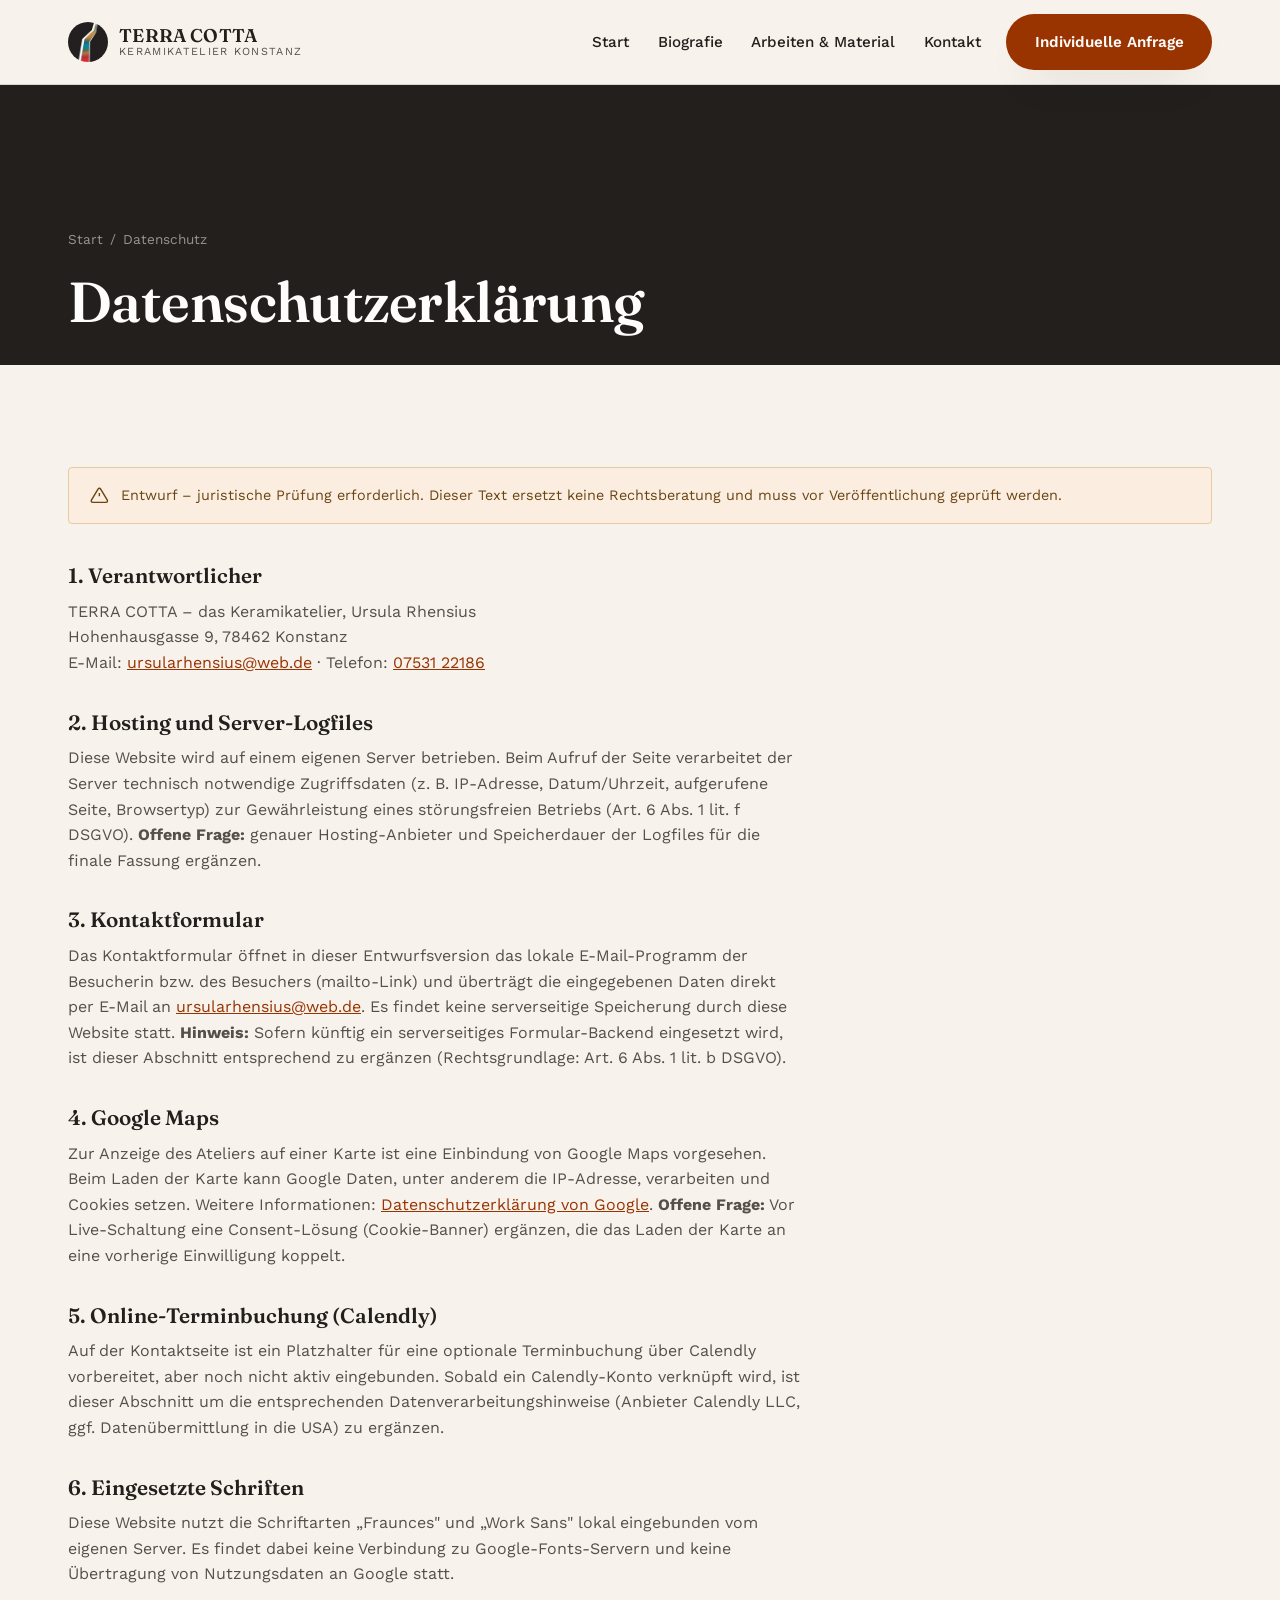
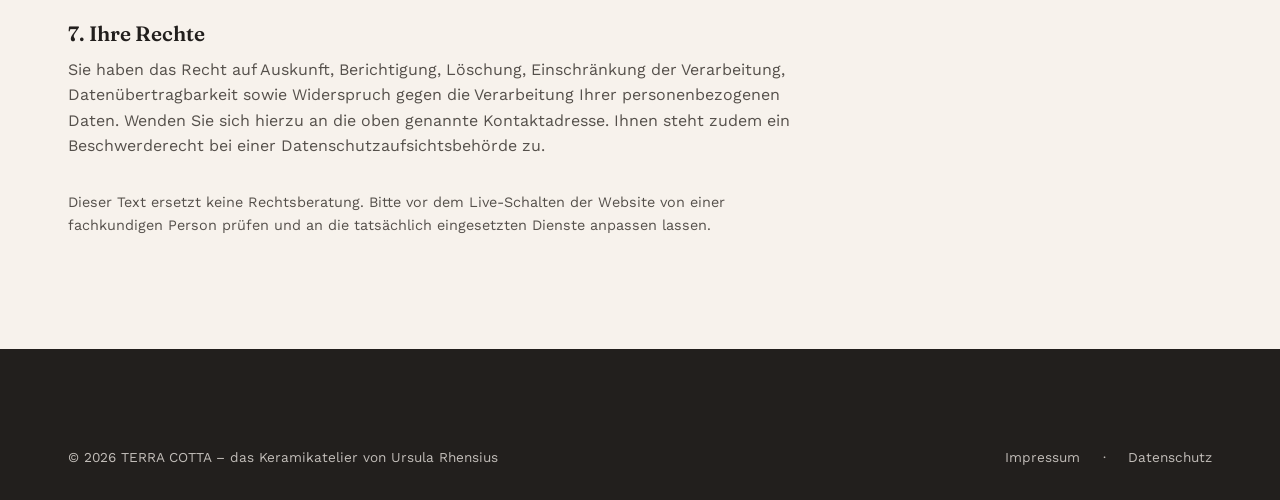
==== datenschutz.html @ 68149b25 "Initial commit: TERRA COTTA Keramikatelier Website Statische Website (HTML/CSS/Vanilla-JS) fuer das " ====
<!doctype html>
<html lang="de" class="no-js">
<head>
<meta charset="UTF-8">
<meta name="viewport" content="width=device-width, initial-scale=1">
<title>Datenschutzerklärung – TERRA COTTA Konstanz</title>
<meta name="robots" content="noindex">
<link rel="canonical" href="https://terra-cotta.aurora-innovations.de/datenschutz.html">
<meta name="theme-color" content="#221f1d">
<link rel="icon" href="/favicon.ico" sizes="any">
<link rel="icon" href="/assets/img/icon-32.png" type="image/png" sizes="32x32">
<link rel="stylesheet" href="/assets/css/style.css">
<script>document.documentElement.classList.remove('no-js');</script>
<!-- ENTWURF – JURISTISCHE PRÜFUNG ERFORDERLICH: automatisiert erstellter Entwurf.
     Vor Veröffentlichung durch eine fachkundige Person pruefen und an die
     tatsaechlich eingesetzten Dienste (Formular-Backend, Hosting, Calendly) anpassen. -->
</head>
<body>
<a class="skip-link" href="#main">Zum Inhalt springen</a>

<header class="site-header" data-site-header>
  <div class="container site-header__bar">
    <a class="brand" href="/">
      <img src="/assets/img/icon-180.png" alt="" width="40" height="40">
      <span class="brand__text">
        <span class="brand__name">TERRA COTTA</span>
        <span class="brand__sub">Keramikatelier Konstanz</span>
      </span>
    </a>
    <button class="nav-toggle" data-nav-toggle aria-expanded="false" aria-controls="primary-nav" aria-label="Menü öffnen">
      <svg viewBox="0 0 24 24" fill="none" stroke="currentColor" stroke-width="1.8" aria-hidden="true"><path d="M3 6h18M3 12h18M3 18h18"/></svg>
    </button>
    <nav class="primary-nav" id="primary-nav" data-nav aria-label="Hauptnavigation">
      <ul class="primary-nav__list">
        <li><a href="/">Start</a></li>
        <li><a href="/ueber-uns.html">Biografie</a></li>
        <li><a href="/arbeiten.html">Arbeiten&nbsp;&amp;&nbsp;Material</a></li>
        <li><a href="/kontakt.html">Kontakt</a></li>
      </ul>
    </nav>
    <a class="btn btn--primary header-cta" href="/kontakt.html">Individuelle Anfrage</a>
  </div>
  <div class="nav-scrim" data-nav-scrim></div>
</header>

<main id="main">
  <section class="page-hero" style="padding-bottom:2rem">
    <div class="container">
      <div class="breadcrumb"><a href="/">Start</a><span>/</span><span>Datenschutz</span></div>
      <h1>Datenschutzerklärung</h1>
    </div>
  </section>

  <section class="section">
    <div class="container">
      <div class="legal-notice">
        <svg viewBox="0 0 24 24" fill="none" stroke="currentColor" stroke-width="1.8" aria-hidden="true"><path d="M12 9v4M12 17h.01M10.3 3.9 1.8 18a2 2 0 0 0 1.7 3h17a2 2 0 0 0 1.7-3L13.7 3.9a2 2 0 0 0-3.4 0Z"/></svg>
        <span>Entwurf – juristische Prüfung erforderlich. Dieser Text ersetzt keine Rechtsberatung und muss vor Veröffentlichung geprüft werden.</span>
      </div>

      <div class="legal-content">
        <h2>1. Verantwortlicher</h2>
        <p>
          TERRA COTTA – das Keramikatelier, Ursula Rhensius<br>
          Hohenhausgasse 9, 78462 Konstanz<br>
          E-Mail: <a href="mailto:ursularhensius@web.de">ursularhensius@web.de</a> · Telefon: <a href="tel:+4975312186">07531 22186</a>
        </p>

        <h2>2. Hosting und Server-Logfiles</h2>
        <p>Diese Website wird auf einem eigenen Server betrieben. Beim Aufruf der Seite verarbeitet der Server technisch notwendige Zugriffsdaten (z. B. IP-Adresse, Datum/Uhrzeit, aufgerufene Seite, Browsertyp) zur Gewährleistung eines störungsfreien Betriebs (Art. 6 Abs. 1 lit. f DSGVO). <strong>Offene Frage:</strong> genauer Hosting-Anbieter und Speicherdauer der Logfiles für die finale Fassung ergänzen.</p>

        <h2>3. Kontaktformular</h2>
        <p>Das Kontaktformular öffnet in dieser Entwurfsversion das lokale E-Mail-Programm der Besucherin bzw. des Besuchers (mailto-Link) und überträgt die eingegebenen Daten direkt per E-Mail an <a href="mailto:ursularhensius@web.de">ursularhensius@web.de</a>. Es findet keine serverseitige Speicherung durch diese Website statt. <strong>Hinweis:</strong> Sofern künftig ein serverseitiges Formular-Backend eingesetzt wird, ist dieser Abschnitt entsprechend zu ergänzen (Rechtsgrundlage: Art. 6 Abs. 1 lit. b DSGVO).</p>

        <h2>4. Google Maps</h2>
        <p>Zur Anzeige des Ateliers auf einer Karte ist eine Einbindung von Google Maps vorgesehen. Beim Laden der Karte kann Google Daten, unter anderem die IP-Adresse, verarbeiten und Cookies setzen. Weitere Informationen: <a href="https://policies.google.com/privacy" target="_blank" rel="noopener">Datenschutzerklärung von Google</a>. <strong>Offene Frage:</strong> Vor Live-Schaltung eine Consent-Lösung (Cookie-Banner) ergänzen, die das Laden der Karte an eine vorherige Einwilligung koppelt.</p>

        <h2>5. Online-Terminbuchung (Calendly)</h2>
        <p>Auf der Kontaktseite ist ein Platzhalter für eine optionale Terminbuchung über Calendly vorbereitet, aber noch nicht aktiv eingebunden. Sobald ein Calendly-Konto verknüpft wird, ist dieser Abschnitt um die entsprechenden Datenverarbeitungshinweise (Anbieter Calendly LLC, ggf. Datenübermittlung in die USA) zu ergänzen.</p>

        <h2>6. Eingesetzte Schriften</h2>
        <p>Diese Website nutzt die Schriftarten „Fraunces" und „Work Sans" lokal eingebunden vom eigenen Server. Es findet dabei keine Verbindung zu Google-Fonts-Servern und keine Übertragung von Nutzungsdaten an Google statt.</p>

        <h2>7. Ihre Rechte</h2>
        <p>Sie haben das Recht auf Auskunft, Berichtigung, Löschung, Einschränkung der Verarbeitung, Datenübertragbarkeit sowie Widerspruch gegen die Verarbeitung Ihrer personenbezogenen Daten. Wenden Sie sich hierzu an die oben genannte Kontaktadresse. Ihnen steht zudem ein Beschwerderecht bei einer Datenschutzaufsichtsbehörde zu.</p>

        <p style="margin-top:2rem;font-size:0.9rem">Dieser Text ersetzt keine Rechtsberatung. Bitte vor dem Live-Schalten der Website von einer fachkundigen Person prüfen und an die tatsächlich eingesetzten Dienste anpassen lassen.</p>
      </div>
    </div>
  </section>
</main>

<footer class="site-footer">
  <div class="container">
    <div class="footer-bottom">
      <span>© <span id="year">2026</span> TERRA COTTA – das Keramikatelier von Ursula Rhensius</span>
      <span class="footer-bottom__links"><a href="/impressum.html">Impressum</a> · <a href="/datenschutz.html">Datenschutz</a></span>
    </div>
  </div>
</footer>
<script src="/assets/js/main.js" defer></script>
</body>
</html>
---- assets/css/style.css ----
/* =========================================================================
   TERRA COTTA - das Keramikatelier von Ursula Rhensius
   Design-System: warmes Editorial, handwerklich, ruhig.
   ========================================================================= */

@import url("fonts.css");

/* --- Reset ------------------------------------------------------------- */
*, *::before, *::after { box-sizing: border-box; }
html { -webkit-text-size-adjust: 100%; scroll-behavior: smooth; }
@media (prefers-reduced-motion: reduce) {
  html { scroll-behavior: auto; }
}
body { margin: 0; }
img, picture, svg { display: block; max-width: 100%; height: auto; }
h1, h2, h3, h4, p, figure { margin: 0; }
ul { margin: 0; padding: 0; list-style: none; }
a { color: inherit; text-decoration: none; }
button { font: inherit; color: inherit; background: none; border: 0; cursor: pointer; }
input, textarea, select { font: inherit; color: inherit; }

/* --- Design Tokens ------------------------------------------------------ */
:root {
  /* Farben: aus der echten Website (#993300 Ueberschrift, #808080 Text) und
     dem tatsaechlichen Firmenlogo per Pixel-Sampling abgeleitet, siehe
     phase2_markenanalyse.md */
  --ink: #221f1d;
  --ink-soft: #55504b;
  --paper: #f7f2ec;
  --paper-alt: #ece2d4;
  --paper-deep: #ddcfbb;
  --line: rgba(34, 31, 29, 0.14);
  --terracotta: #993300;
  --terracotta-dark: #732600;
  --amber: #c46627;
  --petrol: #0e6f8e;
  --rust: #a3272c;
  --white: #fffdfb;

  --font-serif: "Fraunces", "Iowan Old Style", Georgia, serif;
  --font-sans: "Work Sans", system-ui, -apple-system, "Segoe UI", sans-serif;

  --container: 1240px;
  --gutter: clamp(1.25rem, 4vw, 3rem);
  --radius: 4px;
  --shadow-soft: 0 20px 45px -25px rgba(34, 22, 12, 0.45);

  --ease: cubic-bezier(0.22, 0.61, 0.36, 1);
}

:root[data-theme="dark"], :root:not([data-theme="light"]) {
  color-scheme: light;
}

/* --- Basistypografie ----------------------------------------------------- */
body {
  font-family: var(--font-sans);
  font-size: 1rem;
  line-height: 1.6;
  color: var(--ink);
  background: var(--paper);
  font-weight: 400;
}

h1, h2, h3, h4 { font-family: var(--font-serif); font-weight: 600; line-height: 1.12; color: var(--ink); }
h1 { font-size: clamp(2.4rem, 4.4vw, 4.1rem); letter-spacing: -0.01em; }
h2 { font-size: clamp(1.9rem, 3vw, 2.7rem); }
h3 { font-size: clamp(1.3rem, 1.8vw, 1.6rem); }
h4 { font-size: 1.05rem; font-family: var(--font-sans); font-weight: 600; text-transform: uppercase; letter-spacing: 0.08em; }

p { color: var(--ink-soft); }
.lede { font-size: clamp(1.05rem, 1.4vw, 1.25rem); color: var(--ink-soft); max-width: 46em; }

.eyebrow {
  display: inline-flex;
  align-items: center;
  gap: 0.6em;
  font-size: 0.78rem;
  font-weight: 600;
  letter-spacing: 0.18em;
  text-transform: uppercase;
  color: var(--terracotta);
}
.eyebrow::before {
  content: "";
  width: 1.6em;
  height: 1px;
  background: currentColor;
}

.italic-lead { font-family: var(--font-serif); font-style: italic; font-weight: 500; }

/* --- Layout-Hilfen -------------------------------------------------------- */
.container { max-width: var(--container); margin-inline: auto; padding-inline: var(--gutter); }
.section { padding-block: clamp(3.5rem, 8vw, 7rem); }
.section--alt { background: var(--paper-alt); }
.section--ink { background: var(--ink); color: var(--paper); }
.section--ink p { color: rgba(247, 242, 236, 0.75); }
.section--ink h2 { color: var(--paper); }
.section-head { max-width: 40em; margin-bottom: clamp(2rem, 5vw, 3.5rem); }
.section-head--center { margin-inline: auto; text-align: center; }
.stack { display: flex; flex-direction: column; gap: 1rem; }
.visually-hidden {
  position: absolute; width: 1px; height: 1px; padding: 0; margin: -1px;
  overflow: hidden; clip: rect(0,0,0,0); white-space: nowrap; border: 0;
}

.skip-link {
  position: fixed; top: -100%; left: 1rem; z-index: 1000;
  background: var(--ink); color: var(--paper); padding: 0.8em 1.2em;
  border-radius: var(--radius); transition: top 0.2s var(--ease);
}
.skip-link:focus { top: 1rem; }

:focus-visible { outline: 3px solid var(--petrol); outline-offset: 3px; }

/* --- Buttons -------------------------------------------------------------- */
.btn {
  display: inline-flex; align-items: center; gap: 0.6em;
  padding: 0.95em 1.8em;
  border-radius: 999px;
  font-weight: 600; font-size: 0.95rem;
  border: 1px solid transparent;
  transition: transform 0.25s var(--ease), background 0.25s var(--ease), color 0.25s var(--ease), box-shadow 0.25s var(--ease);
  white-space: nowrap;
}
.btn svg { width: 1.1em; height: 1.1em; transition: transform 0.25s var(--ease); flex-shrink: 0; }
.btn:hover svg, .btn:focus-visible svg { transform: translateX(3px); }
.btn--primary { background: var(--terracotta); color: var(--white); box-shadow: var(--shadow-soft); }
.btn--primary:hover, .btn--primary:focus-visible { background: var(--terracotta-dark); transform: translateY(-2px); }
.btn--ghost { border-color: currentColor; color: var(--ink); }
.btn--ghost:hover, .btn--ghost:focus-visible { background: var(--ink); color: var(--paper); }
.btn--ghost-light { border-color: rgba(247,242,236,0.55); color: var(--paper); }
.btn--ghost-light:hover, .btn--ghost-light:focus-visible { background: var(--paper); color: var(--ink); }
.btn--link { padding: 0; border-radius: 0; position: relative; color: var(--terracotta); }
.btn--link::after {
  content: ""; position: absolute; left: 0; right: 0; bottom: -0.2em; height: 2px;
  background: currentColor; transform: scaleX(0.3); transform-origin: left; transition: transform 0.3s var(--ease);
}
.btn--link:hover::after, .btn--link:focus-visible::after { transform: scaleX(1); }

/* =========================================================================
   Header / Navigation
   ========================================================================= */
.site-header {
  position: sticky; top: 0; z-index: 100;
  background: rgba(247, 242, 236, 0.88);
  backdrop-filter: blur(10px);
  -webkit-backdrop-filter: blur(10px);
  border-bottom: 1px solid var(--line);
}
.site-header__bar {
  display: flex; align-items: center; justify-content: space-between;
  gap: 1.5rem; padding-block: 0.9rem;
}
.brand {
  display: flex; align-items: center; gap: 0.7rem;
  margin-right: auto;
  flex-shrink: 0;
}
.brand img { width: 40px; height: 40px; border-radius: 50%; }
.brand__text { display: flex; flex-direction: column; line-height: 1.1; }
.brand__name { font-family: var(--font-serif); font-weight: 600; font-size: 1.15rem; letter-spacing: 0.01em; white-space: nowrap; }
.brand__sub { font-size: 0.68rem; letter-spacing: 0.12em; text-transform: uppercase; color: var(--ink-soft); white-space: nowrap; }

.nav-toggle {
  display: none;
  width: 44px; height: 44px; border-radius: 50%;
  align-items: center; justify-content: center;
  border: 1px solid var(--line);
  flex-shrink: 0;
}
.nav-toggle svg { width: 20px; height: 20px; }

.primary-nav__list {
  display: flex;
  align-items: center;
  gap: clamp(1.1rem, 2vw, 2.1rem);
}
.primary-nav__list a {
  display: inline-block;
  white-space: nowrap;
  font-size: 0.95rem;
  font-weight: 500;
  padding: 0.4em 0.1em;
  position: relative;
}
.primary-nav__list a::after {
  content: ""; position: absolute; left: 0; right: 0; bottom: -2px; height: 2px;
  background: var(--terracotta); transform: scaleX(0); transform-origin: left;
  transition: transform 0.25s var(--ease);
}
.primary-nav__list a:hover::after,
.primary-nav__list a:focus-visible::after,
.primary-nav__list a[aria-current="page"]::after { transform: scaleX(1); }
.primary-nav__list a[aria-current="page"] { color: var(--terracotta); }

.header-cta { flex-shrink: 0; }

@media (max-width: 860px) {
  .nav-toggle { display: inline-flex; }
  .header-cta.btn { display: none; }
  .primary-nav {
    position: fixed; inset: 0 0 0 auto; width: min(84vw, 360px);
    background: var(--paper); padding: 6rem 2rem 2rem;
    transform: translateX(100%); transition: transform 0.35s var(--ease);
    box-shadow: -30px 0 60px -30px rgba(0,0,0,0.35);
  }
  .primary-nav[data-open="true"] { transform: translateX(0); }
  .primary-nav__list { flex-direction: column; align-items: flex-start; gap: 1.6rem; }
  .primary-nav__list a { font-size: 1.15rem; }
  .nav-scrim {
    position: fixed; inset: 0; background: rgba(20,16,12,0.4); opacity: 0;
    pointer-events: none; transition: opacity 0.3s var(--ease); z-index: 90;
  }
  .nav-scrim[data-open="true"] { opacity: 1; pointer-events: auto; }
}

/* =========================================================================
   Hero
   ========================================================================= */
.hero {
  position: relative;
  overflow: hidden;
  background: var(--ink);
  color: var(--paper);
  min-height: min(92vh, 880px);
  display: flex;
  align-items: stretch;
}
.hero__stage {
  position: absolute; inset: 0;
  overflow: hidden;
}
.hero__layer {
  position: absolute; inset: -6%;
  width: 112%; height: 112%;
  object-fit: cover;
  object-position: right center;
  will-change: transform;
}
.hero__layer--bg {
  filter: saturate(0.95);
  transform: scale(1.08);
}
.hero__layer--plate {
  transform: scale(1.02);
}
.hero__glow {
  position: absolute; inset: 0;
  mix-blend-mode: screen;
  opacity: 0.55;
  background: radial-gradient(38em 30em at 30% 40%, rgba(255, 214, 160, 0.55), transparent 60%);
  clip-path: polygon(38% 0, 100% 0, 100% 100%, 42% 100%);
  transform: translate3d(0,0,0);
  pointer-events: none;
}
.hero__scrim {
  position: absolute; inset: 0;
  background:
    linear-gradient(100deg, rgba(17,14,11,0.94) 0%, rgba(17,14,11,0.75) 34%, rgba(17,14,11,0.18) 56%, rgba(17,14,11,0.05) 68%),
    linear-gradient(0deg, rgba(10,8,6,0.55) 0%, transparent 30%);
  pointer-events: none;
}
.hero__content {
  position: relative; z-index: 2;
  display: flex; flex-direction: column; justify-content: center;
  gap: 1.6rem;
  padding-block: clamp(6rem, 14vh, 9rem);
  max-width: 34rem;
}
.hero .eyebrow { color: #f0c894; }
.hero h1 { color: var(--white); }
.hero h1 em { font-style: italic; color: #f0c894; }
.hero__lede { color: rgba(247, 242, 236, 0.82); font-size: clamp(1.05rem, 1.5vw, 1.2rem); max-width: 30em; }
.hero__actions { display: flex; flex-wrap: wrap; gap: 1rem; margin-top: 0.6rem; }
.hero__meta { display: flex; flex-wrap: wrap; gap: 1.5rem; margin-top: 1.4rem; font-size: 0.85rem; color: rgba(247,242,236,0.65); }
.hero__meta span { display: flex; align-items: center; gap: 0.5em; }
.hero__meta svg { width: 1.1em; height: 1.1em; flex-shrink: 0; }

.hero__scrolldown {
  position: absolute; bottom: 1.8rem; left: 50%; transform: translateX(-50%);
  z-index: 2; display: flex; flex-direction: column; align-items: center; gap: 0.5rem;
  color: rgba(247,242,236,0.7); font-size: 0.7rem; letter-spacing: 0.14em; text-transform: uppercase;
}
.hero__scrolldown span.line { width: 1px; height: 34px; background: currentColor; overflow: hidden; position: relative; }
.hero__scrolldown span.line::after {
  content: ""; position: absolute; top: -100%; left: 0; width: 100%; height: 100%;
  background: #f0c894; animation: scrollpulse 2.2s var(--ease) infinite;
}
@keyframes scrollpulse { 0% { top: -100%; } 60% { top: 100%; } 100% { top: 100%; } }

.no-js .hero__layer--plate { position: static; width: 100%; height: auto; inset: auto; }
.no-js .hero__layer--bg, .no-js .hero__glow { display: none; }
.no-js .hero__stage { position: relative; }

@media (prefers-reduced-motion: reduce) {
  .hero__scrolldown span.line::after { animation: none; display: none; }
}

@media (max-width: 720px) {
  .hero { min-height: auto; }
  .hero__content { padding-block: 7.5rem 3.5rem; max-width: none; }
  .hero__layer { object-position: 68% center; }
  .hero__scrim {
    background:
      linear-gradient(180deg, rgba(17,14,11,0.55) 0%, rgba(17,14,11,0.94) 62%, rgba(17,14,11,0.97) 100%);
  }
  .hero__glow { clip-path: none; opacity: 0.35; }
}

/* =========================================================================
   Intro / Werke-Teaser
   ========================================================================= */
.intro-grid {
  display: grid; grid-template-columns: repeat(12, 1fr); gap: clamp(1.5rem, 3vw, 2.5rem);
  align-items: start;
}
.intro-grid .section-head { grid-column: 1 / span 7; margin-bottom: 0; }
.intro-grid .intro-figures { grid-column: 8 / span 5; }
.stat-row { display: flex; gap: clamp(1.5rem, 4vw, 3rem); flex-wrap: wrap; margin-top: 1rem; }
.stat { display: flex; flex-direction: column; }
.stat strong { font-family: var(--font-serif); font-size: clamp(2rem, 3.2vw, 2.8rem); color: var(--terracotta); line-height: 1; }
.stat span { font-size: 0.85rem; color: var(--ink-soft); margin-top: 0.4rem; }

.card-grid { display: grid; grid-template-columns: repeat(3, 1fr); gap: clamp(1.25rem, 2.5vw, 2rem); }
.work-card { position: relative; border-radius: var(--radius); overflow: hidden; aspect-ratio: 4/5; background: var(--paper-deep); }
.work-card img { width: 100%; height: 100%; object-fit: cover; transition: transform 0.6s var(--ease); }
.work-card:hover img, .work-card:focus-within img { transform: scale(1.06); }
.work-card figcaption {
  position: absolute; inset-inline: 0; bottom: 0; padding: 1.4rem 1.2rem;
  background: linear-gradient(0deg, rgba(20,16,12,0.85), transparent 80%);
  color: var(--white); font-size: 0.9rem; font-weight: 500;
}

@media (max-width: 900px) {
  .intro-grid .section-head, .intro-grid .intro-figures { grid-column: 1 / -1; }
  .card-grid { grid-template-columns: repeat(2, 1fr); }
}
@media (max-width: 560px) {
  .card-grid { grid-template-columns: 1fr; }
}

/* =========================================================================
   Split-Sektion (Material / Handwerk)
   ========================================================================= */
.split {
  display: grid; grid-template-columns: 1fr 1fr; gap: clamp(2rem, 5vw, 4.5rem);
  align-items: center;
}
.split--reverse .split__media { order: 2; }
.split__media { position: relative; }
.split__media img { border-radius: var(--radius); width: 100%; box-shadow: var(--shadow-soft); }
.split__media .badge {
  position: absolute; bottom: -1.4rem; left: -1.4rem;
  background: var(--white); border-radius: var(--radius);
  padding: 1rem 1.3rem; box-shadow: var(--shadow-soft);
  font-family: var(--font-serif); font-weight: 600; font-size: 0.95rem;
  max-width: 13rem;
}
.split__body { display: flex; flex-direction: column; gap: 1.1rem; }
.split__list { display: flex; flex-direction: column; gap: 0.9rem; margin-top: 0.4rem; }
.split__list li { display: flex; gap: 0.8em; align-items: flex-start; color: var(--ink-soft); }
.split__list svg { width: 1.3em; height: 1.3em; color: var(--terracotta); flex-shrink: 0; margin-top: 0.15em; }

@media (max-width: 780px) {
  .split { grid-template-columns: 1fr; }
  .split--reverse .split__media { order: 0; }
  .split__media .badge { left: 1rem; bottom: -1.2rem; }
}

/* =========================================================================
   Zitat / Bewertung
   ========================================================================= */
.quote {
  max-width: 46em; margin-inline: auto; text-align: center;
}
.quote blockquote {
  font-family: var(--font-serif); font-style: italic; font-weight: 500;
  font-size: clamp(1.5rem, 3vw, 2.2rem); line-height: 1.35; margin: 0 0 1.2rem;
}
.quote cite { font-style: normal; font-size: 0.9rem; color: rgba(247,242,236,0.7); display: block; }
.quote__stars { display: flex; justify-content: center; gap: 0.2rem; margin-bottom: 1.4rem; color: #f0c894; }
.quote__stars svg { width: 1.2rem; height: 1.2rem; }

/* =========================================================================
   Öffnungszeiten + Karte
   ========================================================================= */
.visit-grid {
  display: grid; grid-template-columns: 1fr 1fr; gap: clamp(2rem, 4vw, 3.5rem);
}
.info-list { display: flex; flex-direction: column; gap: 1.4rem; margin-top: 1.5rem; }
.info-list__item { display: flex; gap: 1rem; }
.info-list__item svg { width: 1.4em; height: 1.4em; color: var(--terracotta); flex-shrink: 0; margin-top: 0.15em; }
.info-list__item h4 { margin-bottom: 0.3rem; color: var(--ink); letter-spacing: 0.06em; }
.hours-table { width: 100%; border-collapse: collapse; margin-top: 0.3rem; }
.hours-table td { padding: 0.35em 0; border-bottom: 1px dashed var(--line); font-size: 0.95rem; }
.hours-table td:last-child { text-align: right; color: var(--ink); font-weight: 500; }
.hours-table tr:last-child td { border-bottom: none; }

.map-frame {
  position: relative; border-radius: var(--radius); overflow: hidden;
  aspect-ratio: 4/3; background: var(--paper-deep);
  box-shadow: var(--shadow-soft);
}
.map-frame iframe { position: absolute; inset: 0; width: 100%; height: 100%; border: 0; }
.map-frame__fallback {
  position: absolute; inset: 0; display: flex; flex-direction: column;
  align-items: flex-start; justify-content: flex-end; gap: 0.6rem;
  padding: 1.6rem; background:
    linear-gradient(160deg, var(--paper-deep), var(--paper-alt));
}
.map-frame__fallback svg { width: 2.2rem; height: 2.2rem; color: var(--terracotta); }

@media (max-width: 780px) {
  .visit-grid { grid-template-columns: 1fr; }
}

/* =========================================================================
   FAQ
   ========================================================================= */
.faq-list { max-width: 52em; margin-inline: auto; border-top: 1px solid var(--line); }
.faq-item { border-bottom: 1px solid var(--line); }
.faq-item__q {
  width: 100%; display: flex; align-items: center; justify-content: space-between;
  gap: 1rem; padding: 1.4rem 0.2rem; text-align: left;
  font-family: var(--font-serif); font-size: 1.15rem; font-weight: 600;
}
.faq-item__q svg { width: 1.3rem; height: 1.3rem; flex-shrink: 0; transition: transform 0.3s var(--ease); color: var(--terracotta); }
.faq-item[data-open="true"] .faq-item__q svg { transform: rotate(45deg); }
.faq-item__a {
  overflow: hidden; max-height: 0; transition: max-height 0.35s var(--ease);
}
.faq-item__a p { padding: 0 0.2rem 1.5rem; max-width: 42em; }
.faq-item[data-open="true"] .faq-item__a { max-height: 20em; }

/* =========================================================================
   CTA-Band
   ========================================================================= */
.cta-band {
  display: flex; flex-wrap: wrap; align-items: center; justify-content: space-between;
  gap: 2rem; padding: clamp(2.5rem, 5vw, 4rem); border-radius: var(--radius);
  background: linear-gradient(120deg, var(--terracotta), var(--terracotta-dark));
  color: var(--white);
}
.cta-band h2 { color: var(--white); max-width: 22em; }
.cta-band__actions { display: flex; gap: 1rem; flex-wrap: wrap; }

/* =========================================================================
   Footer
   ========================================================================= */
.site-footer { background: var(--ink); color: rgba(247,242,236,0.75); padding-block: clamp(3rem, 6vw, 4.5rem) 2rem; }
.footer-grid {
  display: grid; grid-template-columns: 1.4fr 1fr 1fr 1fr; gap: 2.5rem;
  padding-bottom: 2.5rem; border-bottom: 1px solid rgba(247,242,236,0.14);
}
.footer-brand { display: flex; align-items: center; gap: 0.7rem; margin-bottom: 1rem; }
.footer-brand img { width: 38px; height: 38px; border-radius: 50%; }
.footer-brand strong { font-family: var(--font-serif); color: var(--paper); font-size: 1.1rem; }
.footer-col h4 { color: rgba(247,242,236,0.5); margin-bottom: 1rem; }
.footer-col ul { display: flex; flex-direction: column; gap: 0.7rem; }
.footer-col a:hover, .footer-col a:focus-visible { color: var(--paper); }
.footer-bottom { display: flex; flex-wrap: wrap; justify-content: space-between; gap: 1rem; padding-top: 1.6rem; font-size: 0.85rem; }
.footer-bottom__links { display: flex; gap: 1.4rem; }

@media (max-width: 860px) {
  .footer-grid { grid-template-columns: 1fr 1fr; }
}
@media (max-width: 520px) {
  .footer-grid { grid-template-columns: 1fr; }
}

/* =========================================================================
   Seiten-Hero (Unterseiten)
   ========================================================================= */
.page-hero {
  background: var(--ink); color: var(--paper);
  padding-block: clamp(6.5rem, 16vh, 9rem) clamp(3rem, 6vw, 4.5rem);
}
.page-hero .eyebrow { color: #f0c894; }
.page-hero h1 { color: var(--white); }
.page-hero .lede { color: rgba(247,242,236,0.78); }
.breadcrumb { display: flex; gap: 0.5em; font-size: 0.85rem; color: rgba(247,242,236,0.55); margin-bottom: 1.2rem; }
.breadcrumb a:hover { color: var(--paper); }

/* =========================================================================
   Biografie / Timeline
   ========================================================================= */
.timeline { position: relative; max-width: 48em; margin-inline: auto; padding-left: 2.2rem; }
.timeline::before { content: ""; position: absolute; left: 0.4rem; top: 0.4rem; bottom: 0.4rem; width: 2px; background: var(--line); }
.timeline-item { position: relative; padding-bottom: 2.6rem; }
.timeline-item:last-child { padding-bottom: 0; }
.timeline-item::before {
  content: ""; position: absolute; left: -2.2rem; top: 0.35rem; width: 0.9rem; height: 0.9rem;
  border-radius: 50%; background: var(--terracotta); border: 3px solid var(--paper); box-shadow: 0 0 0 1px var(--line);
}
.timeline-item time { display: block; font-weight: 600; color: var(--terracotta); margin-bottom: 0.3rem; font-size: 0.9rem; letter-spacing: 0.04em; }

/* =========================================================================
   Arbeiten / Galerie
   ========================================================================= */
.filter-bar { display: flex; flex-wrap: wrap; gap: 0.7rem; margin-bottom: clamp(2rem, 4vw, 2.8rem); }
.filter-bar button {
  padding: 0.6em 1.2em; border-radius: 999px; border: 1px solid var(--line);
  font-size: 0.88rem; font-weight: 500; transition: all 0.25s var(--ease);
}
.filter-bar button[aria-pressed="true"] { background: var(--ink); color: var(--paper); border-color: var(--ink); }
.filter-bar button:hover { border-color: var(--ink); }

.gallery-grid { display: grid; grid-template-columns: repeat(3, 1fr); gap: clamp(1rem, 2.5vw, 1.75rem); }
.gallery-item { border-radius: var(--radius); overflow: hidden; position: relative; }
.gallery-item img { width: 100%; height: 100%; object-fit: cover; aspect-ratio: 4/5; transition: transform 0.6s var(--ease); }
.gallery-item:hover img { transform: scale(1.05); }
.gallery-item[data-size="tall"] { grid-row: span 2; }
.gallery-item[data-size="tall"] img { aspect-ratio: 4/8.4; }
.gallery-item figcaption {
  position: absolute; inset-inline: 0; bottom: 0; padding: 1.2rem;
  background: linear-gradient(0deg, rgba(20,16,12,0.82), transparent 75%);
  color: var(--white); font-size: 0.85rem;
  opacity: 0; transform: translateY(6px); transition: all 0.3s var(--ease);
}
.gallery-item:hover figcaption, .gallery-item:focus-within figcaption { opacity: 1; transform: translateY(0); }

@media (max-width: 900px) { .gallery-grid { grid-template-columns: repeat(2, 1fr); } }
@media (max-width: 560px) {
  .gallery-grid { grid-template-columns: 1fr; }
  .gallery-item[data-size="tall"] { grid-row: auto; }
  .gallery-item[data-size="tall"] img { aspect-ratio: 4/5; }
}

.material-steps { display: grid; grid-template-columns: repeat(3, 1fr); gap: clamp(1.5rem, 3vw, 2rem); margin-top: 2rem; }
.material-steps__item { padding: 1.8rem; background: var(--white); border-radius: var(--radius); border: 1px solid var(--line); }
.material-steps__item strong { font-family: var(--font-serif); font-size: 1.6rem; color: var(--terracotta); display: block; margin-bottom: 0.6rem; }
@media (max-width: 780px) { .material-steps { grid-template-columns: 1fr; } }

/* =========================================================================
   Kontakt
   ========================================================================= */
.contact-grid {
  display: grid; grid-template-columns: 1fr 1fr; gap: clamp(2rem, 4vw, 4rem);
  align-items: start;
}
.contact-form { display: flex; flex-direction: column; gap: 1.1rem; }
.form-row { display: flex; flex-direction: column; gap: 0.4rem; }
.form-row label { font-size: 0.85rem; font-weight: 600; letter-spacing: 0.03em; }
.form-row input, .form-row textarea {
  padding: 0.85em 1em; border: 1px solid var(--line); border-radius: var(--radius);
  background: var(--white); transition: border-color 0.2s var(--ease), box-shadow 0.2s var(--ease);
}
.form-row input:focus, .form-row textarea:focus { border-color: var(--terracotta); box-shadow: 0 0 0 3px rgba(153,51,0,0.12); outline: none; }
.form-note { font-size: 0.82rem; color: var(--ink-soft); }
.honeypot { position: absolute; left: -9999px; top: -9999px; }

.booking-card {
  border: 1px solid var(--line); border-radius: var(--radius); padding: 1.8rem;
  background: var(--white); display: flex; flex-direction: column; gap: 1rem;
}
.booking-embed {
  border: 1px dashed var(--line); border-radius: var(--radius);
  min-height: 220px; display: flex; align-items: center; justify-content: center;
  flex-direction: column; gap: 0.7rem; text-align: center; padding: 1.5rem;
  background: var(--paper-alt); color: var(--ink-soft); font-size: 0.9rem;
}

@media (max-width: 860px) { .contact-grid { grid-template-columns: 1fr; } }

/* =========================================================================
   Rechtstexte (Impressum / Datenschutz)
   ========================================================================= */
.legal-notice {
  background: #fbeee0; border: 1px solid #e9c9a0; color: #6b4413;
  border-radius: var(--radius); padding: 1rem 1.3rem; font-size: 0.9rem;
  margin-bottom: 2.5rem; display: flex; gap: 0.8rem; align-items: flex-start;
}
.legal-notice svg { width: 1.3em; height: 1.3em; flex-shrink: 0; margin-top: 0.1em; }
.legal-content { max-width: 46em; }
.legal-content h2 { font-size: 1.3rem; margin-top: 2.2rem; margin-bottom: 0.7rem; }
.legal-content h2:first-child { margin-top: 0; }
.legal-content p, .legal-content li { color: var(--ink-soft); margin-bottom: 0.6rem; }
.legal-content ul { padding-left: 1.2rem; list-style: disc; }
.legal-content a { color: var(--terracotta); text-decoration: underline; }

/* =========================================================================
   Divers
   ========================================================================= */
.badge-row { display: flex; flex-wrap: wrap; gap: 0.8rem; }
.pill {
  display: inline-flex; align-items: center; gap: 0.5em; font-size: 0.8rem;
  padding: 0.5em 1em; border-radius: 999px; background: var(--paper-alt); color: var(--ink-soft);
}
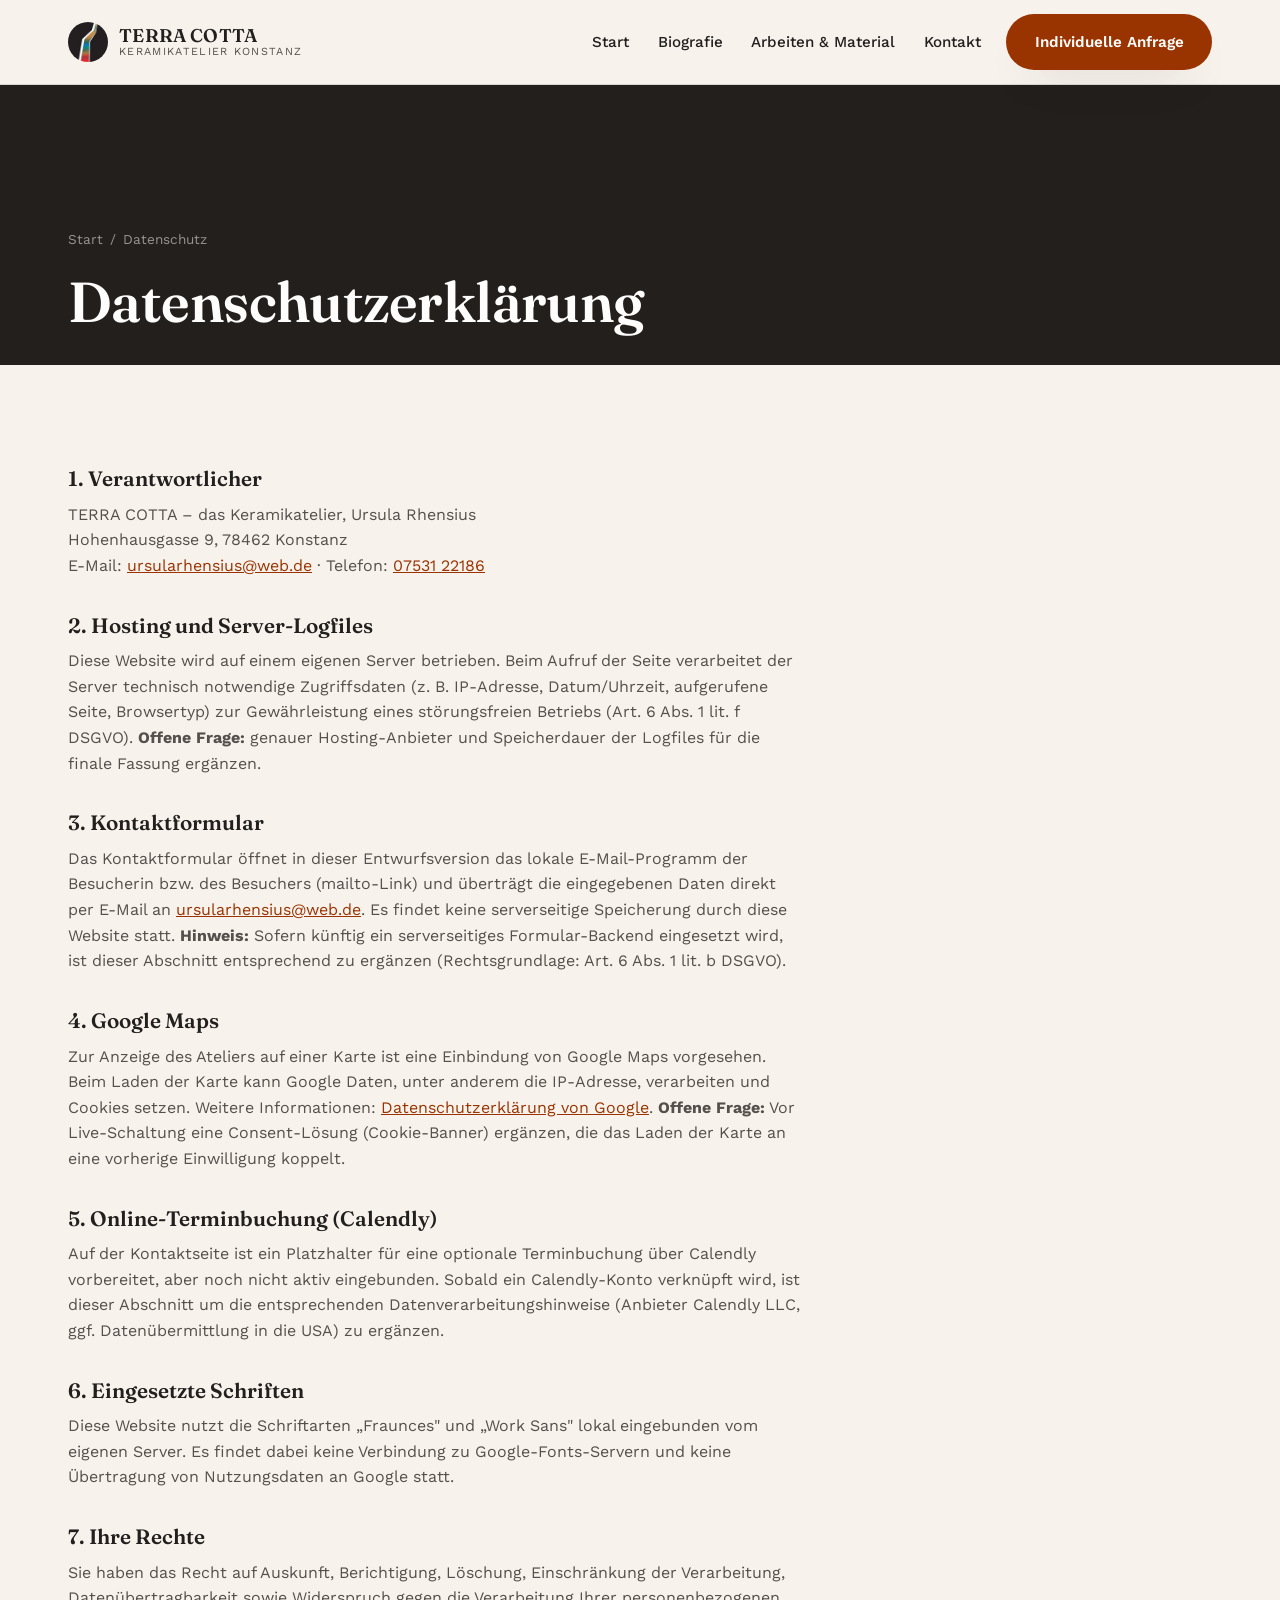
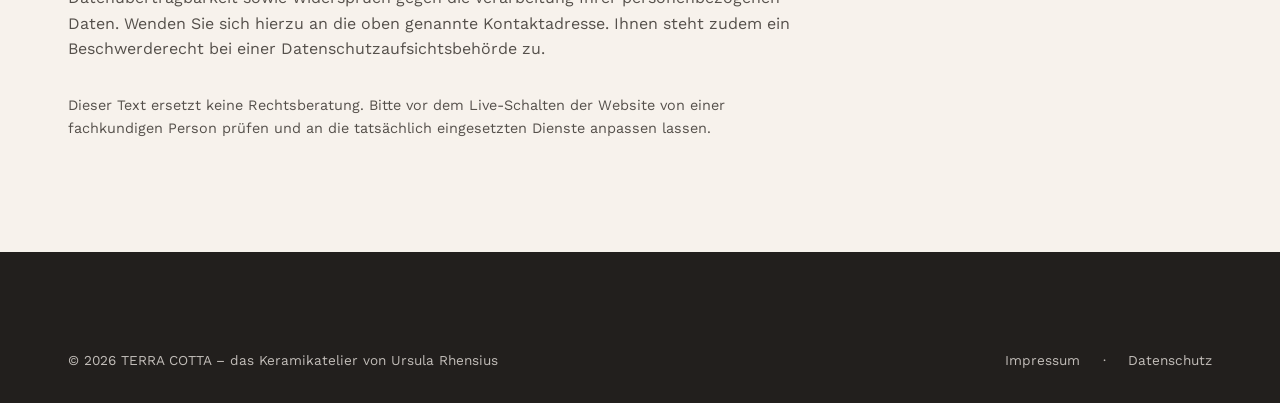
==== commit e1efcdba: "Remove visible draft disclaimers before outreach Drop the on-page legal-notice banners from impressu" ====
--- a/datenschutz.html
+++ b/datenschutz.html
@@ -53,11 +53,6 @@
 
   <section class="section">
     <div class="container">
-      <div class="legal-notice">
-        <svg viewBox="0 0 24 24" fill="none" stroke="currentColor" stroke-width="1.8" aria-hidden="true"><path d="M12 9v4M12 17h.01M10.3 3.9 1.8 18a2 2 0 0 0 1.7 3h17a2 2 0 0 0 1.7-3L13.7 3.9a2 2 0 0 0-3.4 0Z"/></svg>
-        <span>Entwurf – juristische Prüfung erforderlich. Dieser Text ersetzt keine Rechtsberatung und muss vor Veröffentlichung geprüft werden.</span>
-      </div>
-
       <div class="legal-content">
         <h2>1. Verantwortlicher</h2>
         <p>
